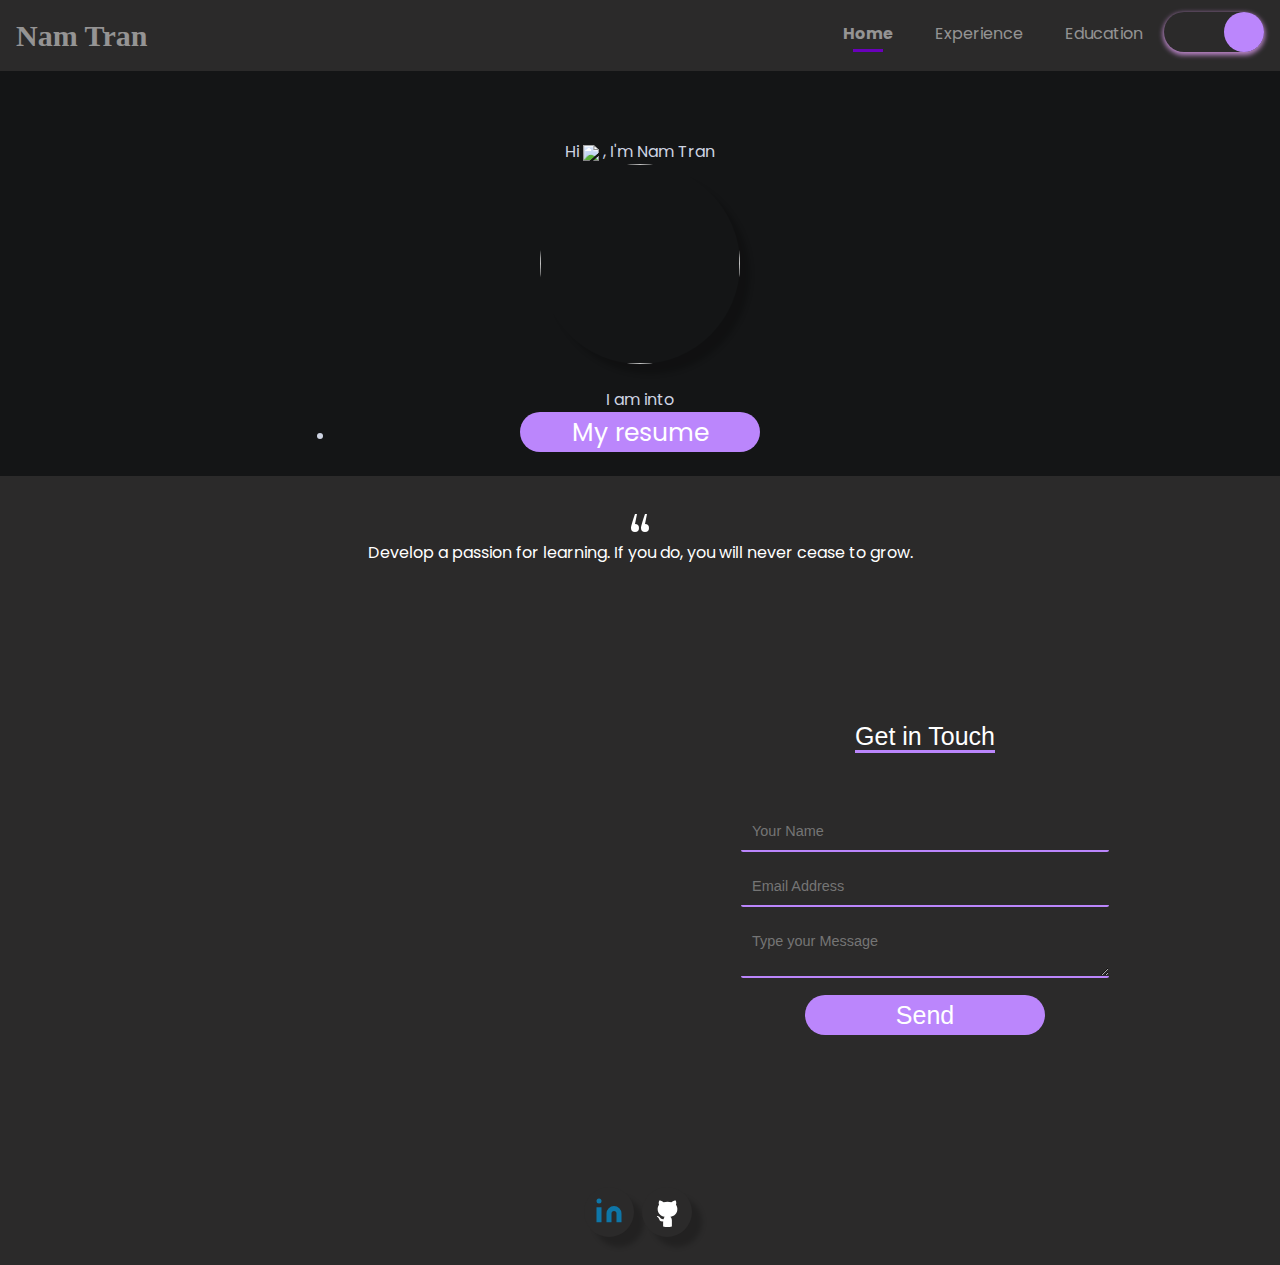
==== index.html @ 433fa3d5 "Updating for use as personal portfolio" ====
<!DOCTYPE html>
<html lang="en" light-mode="dark">

<head>
    <title>Nam Tran | Home</title>
    <meta charset="UTF-8">
    <meta name="viewport" content="width=device-width, initial-scale=1.0">
    <meta name="keywords" content="free portfolio template,portfolio template, portfolio website template, open source, open sourcing, contributing to open source" />
    <meta name="description" content="This project serves free and beautiful portfolio template for everyone. Anyone can showcase their work including moocs, education, projects, experience,etc. to the world." />
    <!-- Robot.txt -->
    <meta name="robots" content="index,follow" />
    <meta name="Googlebot" content="index,follow" />
    <meta name="AdsBot-Google" content="index,follow" />
    <meta property="og:site_name" content="https://portfolio.smaranjitghose.codes/">
    <meta property="og:title" content="Nam Tran | Home">
    <meta property="og:description" content="This project serves free and beautiful portfolio template for everyone. Anyone can showcase their work including moocs, education, projects, experience,etc. to the world.">
    <meta property="og:type" content="website">
    <meta property="og:url" content="https://portfolio.smaranjitghose.codes/">
    <meta name="twitter:card" content="summary">
    <meta name="twitter:site" content="https://portfolio.smaranjitghose.codes/">
    <meta name="application-name" content="Nam Tran | Home" />
    <meta name="apple-mobile-web-app-title" content="Nam Tran | Home" />
    <meta name="summary" content="An open source project aimed at providing free and beautiful templates to everyone for building their portfolio websites and showcase their work to the world." />
    <!--For Dark/Light mode Toggle-->
    <script src="https://code.iconify.design/1/1.0.4/iconify.min.js"></script>
    <!--Import Google Icon Font-->
    <link rel="stylesheet" href="https://maxcdn.bootstrapcdn.com/bootstrap/4.5.0/css/bootstrap.min.css" />
    <link href="https://fonts.googleapis.com/css2?family=Poppins:wght@200;300&display=swap" rel="stylesheet">
    <script src='https://kit.fontawesome.com/a076d05399.js'></script>
    <link rel="stylesheet" href="assets/css/preloader.css">
    <link rel="stylesheet" href="assets/css/home.css">
    <link rel="stylesheet" href="assets/css/style.css">
    <!-- Favicon -->
    <link id='favicon' rel="shortcut icon" href="assets/images/favicon.png" type="image/x-png">
    <!-- Font awesome icons -->
    <link rel="stylesheet" href="https://cdnjs.cloudflare.com/ajax/libs/font-awesome/5.15.1/css/all.min.css" integrity="sha512-+4zCK9k+qNFUR5X+cKL9EIR+ZOhtIloNl9GIKS57V1MyNsYpYcUrUeQc9vNfzsWfV28IaLL3i96P9sdNyeRssA==" crossorigin="anonymous" />
    <link rel="stylesheet" href="https://cdn.jsdelivr.net/gh/jpswalsh/academicons@1/css/academicons.min.css">
    <script defer src="./assets/js/dynamicTitle.js"></script>
    <!-- Global site tag (gtag.js) - Google Analytics -->
	<script async src="https://www.googletagmanager.com/gtag/js?id=G-9XQDG58VYE"></script>
    <script>
        window.dataLayer = window.dataLayer || [];
        function gtag(){dataLayer.push(arguments);}
        gtag('js', new Date());

        gtag('config', 'G-M11CMZ12Q');
    </script>
</head>

<body class="no-scroll-preload">
    <!-- loader -->
    <div class="loader-container">
        <div class="atom">
            <div class="electron"></div>
            <div class="electron-alpha"></div>
            <div class="electron-omega"></div>
        </div>
    </div>

    <!--Dynamic Nav Bar-->

    <!--Particles effect-->
    <div id="home">
        <section class="center">
            <div id="particles-js"></div>
        </section>
    </div>
    <center>
        <!-- Home Section -->
        <div class="text col-sm-6" style="margin-top: 140px;">Hi <span class="wave"><img src="assets/images/Hand.gif" width="35px"></span>&nbsp;, I'm <span class="header">Nam Tran</span>
            <div class="center">
                <div>
                    <img src="assets/images/dp_male.svg" alt="" class="rounded-circle" height="200" width="200">
                </div>
                <br/>
                <span style="display: inline;">I am into <span class="animated-text"
                    data-words="Strategy, Collaboration, Engineering, Data Analytics, Mentoring"></span>
                </span>
				<li>
				<button id="resume"><a href="assets/docs/Nam_Tran_resume.pdf" target ="_blank" class = "nav-link" style="color:white">My resume</span></button>
				</li>
                <div>
                    <div class="social-icons">
<!--
                        <a class="socialicon twitter" href="" target="_blank" rel="author">
                            <!-- SVG code for twitter icon -->
<!--                            <svg class="twitter-icon" version="1.1" id="Layer_1" xmlns="http://www.w3.org/2000/svg" xmlns:xlink="http://www.w3.org/1999/xlink" x="0px" y="0px" viewBox="0 0 500 500" enable-background="new 0 0 500 500" xml:space="preserve">
                                <!-- bird body -->
<!--                                <path id="body" fill="#5DA8DC" d="M142.9,364.1c-1.6,1-3,1.7-4,2.3c-3,1.5-7.9,3.8-14.9,6.9c-7,3.1-14.7,5.7-23.1,7.9
                                                c-8.4,2.2-15.6,3.8-21.8,4.7c-6.2,0.9-12.2,1.5-18.1,1.8s-11.4,0.3-16.7,0c-5.2-0.3-8.5-0.5-9.6-0.6l-1.8-0.2l-0.4-0.1l-0.4-0.1v0.8
                                                h0.2l0.1,0.1l0.1,0.1l0.1,0.1l0.1,0.1l0.1,0.1H33l0.4,0.2l0.4,0.2l0.1,0.1l0.1,0.1l0.1,0.1l0.1,0.1l3.6,2.2c2.4,1.5,4.5,2.6,6.4,3.6
                                                s6.6,3.3,14.1,7.1c7.6,3.7,16.6,7.4,27.2,11.1s18.6,6.2,24,7.4c5.4,1.3,12.8,2.6,22.2,3.9s14.9,2.1,16.3,2.2
                                                c1.5,0.1,3.3,0.3,5.5,0.4l3.3,0.2v0.2h25.6v-0.2l14-1.3c9.3-0.9,17.6-2.1,25-3.3c7.3-1.3,14.9-3.1,22.8-5.5
                                                c7.9-2.4,15.3-4.9,22.4-7.7c7.1-2.8,13.7-5.7,19.7-9c6.1-3.2,11.3-6,15.6-8.5c4.3-2.5,9.1-5.6,14.2-9.3c5.2-3.7,10-7.5,14.6-11.2
                                                s7.1-5.9,7.7-6.4c0.6-0.6,4-4,10.2-10.2c6.2-6.3,11.3-11.9,15.4-16.8c4-5,8-10.3,12-15.9c3.9-5.6,8.3-12.5,13-20.6
                                                s9.2-17.3,13.5-27.5s8-20.7,11-31.5c3-10.7,5.2-20.4,6.7-28.9s2.4-16.5,3-23.8c0.5-7.3,0.8-13.9,0.9-19.7s2.5-10.8,7.4-14.8
                                                s9.9-8.5,15-13.7c5.1-5.1,7.9-8,8.3-8.7c0.5-0.7,0.9-1.1,1.1-1.2c0.3-0.1,2.1-2.3,5.3-6.7c3.3-4.4,5-6.6,5-6.7l0.1-0.1l0.2-0.4
                                                l0.2-0.4l0.1-0.1l0.1-0.1l0.1-0.1l0.1-0.1l0.1-0.1l0.1-0.1l0.1-0.1l0.1-0.1l0.1-0.1l0.1-0.1l0.2-0.1l0.2-0.1V115l-1,0.3l-0.8,0.1
                                                l-0.4,0.2l-0.4,0.2l-0.4,0.2l-0.4,0.2l-0.6,0.2l-1.2,0.4l-10.6,3.6c-6.7,2.2-13.7,4.1-21,5.7l-11,2.4h-1.9l0.1-0.1l0.1-0.1l0.1-0.1
                                                l0.1-0.1l0.1-0.1l0.1-0.1l0.1-0.1l0.1-0.1l0.4-0.2l0.4-0.2l0.1-0.1l0.1-0.1l0.1-0.1l0.1-0.1l0.4-0.2l0.4-0.2l1.9-1.3
                                                c1.3-0.9,2.4-1.8,3.3-2.8s2.8-2.7,5.6-5.1c2.8-2.4,6-6,9.5-10.7s6.5-9.4,8.8-14s3.6-7.2,3.7-7.9c0.1-0.6,0.3-1.2,0.4-1.6l0.2-0.6
                                                l0.2-0.4l0.2-0.4l0.2-0.6l0.2-0.6l0.1-0.6l0.1-0.6l-0.4,0.1l-0.4,0.1l-0.1,0.1l-0.1,0.1l-0.1,0.1l-0.1,0.1l-0.4,0.2l-0.4,0.2
                                                l-0.4,0.2l-0.4,0.2l-0.1,0.1c-0.1,0.1-0.8,0.4-1.9,1.2c-1.2,0.7-4.7,2.4-10.5,5s-11.6,5-17.5,7.1s-11.4,3.7-16.5,4.9
                                                s-8.8,0.5-11.3-1.9c-2.4-2.4-5.2-4.7-8.3-6.9c-3.1-2.2-6.5-4.3-10.4-6.4c-3.8-2.1-7.7-3.9-11.8-5.5c-4-1.6-8.6-2.9-13.5-3.8
                                                l-7.4-1.5h-20.5v0.1c0,0.1-1.7,0.4-5.1,0.9s-7.6,1.6-12.6,3.3c-5,1.7-10.4,4.2-16.3,7.4c-5.9,3.3-11.1,7-15.7,11.2
                                                s-8.3,8.3-11.2,12.2c-2.9,3.9-5.2,7.4-7,10.5C221.5,163.3,231.3,307,142.9,364.1z" />

                                <!-- wing1 -->
 <!--                               <path id="wing1" fill="#5DA8DC" d="M233.2,181.5c-5-0.5-12.4-1.7-22.2-3.6c-9.8-1.8-16.8-3.3-20.8-4.5s-11.1-3.7-21.2-7.4
                                                c-10.1-3.8-19.5-8-28.3-12.8c-8.8-4.7-16.8-9.5-24-14.4s-13.1-9.1-17.5-12.8c-4.5-3.7-7.1-6-7.9-7s-1.5-1.6-1.9-1.8
                                                c-0.5-0.2-3.2-2.7-8-7.6s-9.1-9.2-12.6-13.2l-5.3-5.9l-0.1-0.1l-0.1-0.1L63.1,90l-0.2-0.4l-0.1-0.1l-0.1-0.1l-0.1-0.1l-0.1-0.1
                                                l-0.1-0.1L62.3,89l-0.1-0.1l0,0.1l-0.1,0.1L62,89.2l0,0.1l-0.1,0.1L61.7,90l-0.2,0.6L57.9,98c-2.2,5-3.9,9.7-5.1,14.1
                                                c-1.2,4.5-1.9,8.5-2.4,12c-0.4,3.5-0.5,7.8-0.4,12.8s0.7,10,1.8,15.1c1,5.1,2.6,10.2,4.6,15.2c2.1,5.1,4,9.2,5.8,12.5
                                                c1.8,3.2,3.9,6.4,6.3,9.2c2.4,2.9,4.7,5.6,7.1,8.3s4.6,4.7,6.7,6.4c2.2,1.6,3.3,2.5,3.4,2.5l0.1,0.1l0.4,0.2l0.4,0.2l0.1,0.1
                                                l0.1,0.1l0.1,0.1L87,207l0.4,0.2l0.4,0.2l0.1,0.1l0.1,0.1l0.1,0.1l0.1,0.1l0.1,0.1l0.1,0.1l0.1,0.1l0.1,0.1H85l-1.8-0.2
                                                c-1.2-0.1-4.8-0.9-10.8-2.2s-11.1-2.9-15.1-4.7l-6.1-2.8l-0.4-0.2l-0.4-0.2l-0.4-0.2l-0.4-0.2l-0.4-0.1l-0.4-0.1l0.7,8.3
                                                c0.4,5.5,1.4,11,2.8,16.3c1.5,5.4,3.6,11,6.5,16.9s6.2,11.1,9.8,15.5c3.7,4.5,7,8.1,10.1,11c3.1,2.8,6.3,5.4,9.8,7.8
                                                c3.4,2.4,8,4.8,13.8,7.3s9.3,3.9,10.6,4.3c1.3,0.4,2.2,0.6,2.8,0.8l0.8,0.2l0.8,0.2l0.8,0.2l0.8,0.2l0.8,0.2l-0.1,0.1l-0.1,0.1
                                                l-0.1,0.1l-0.1,0.1l-1,0.2l-1,0.2l-0.8,0.2c-0.5,0.1-1.9,0.4-4.3,0.8s-6.6,0.6-12.8,0.8c-6.2,0.1-10.7,0-13.5-0.4l-4.3-0.6L81,288
                                                l-0.6-0.1l0.1,0.4l0.1,0.4l0.2,0.6l0.2,0.6l3.2,7.2c2.2,4.8,4.4,9,6.7,12.7c2.3,3.7,5.1,7.2,8.3,10.7c3.2,3.5,5.8,6.2,7.9,8
                                                c2.1,1.9,5.3,4.3,9.9,7.2c4.6,2.9,9.3,5.4,14.1,7.4c4.9,2.1,9.4,3.7,13.5,4.7c4.2,1,7.3,1.6,9.2,1.8c1.9,0.1,4,0.3,6.1,0.4l3.1,0.2
                                                c117.9-117.9,82.9-167.7,82.9-167.7l-2.8-0.1C241.6,182.3,238.2,181.9,233.2,181.5z" />
                                <!-- wing2 -->
<!--                                <path id="wing2" fill="#5DA8DC" d="M233.2,181.5c-5-0.5-12.4-1.7-22.2-3.6c-9.8-1.8-16.8-3.3-20.8-4.5s-11.1-3.7-21.2-7.4
                                                c-10.1-3.8-19.5-8-28.3-12.8c-8.8-4.7-16.8-9.5-24-14.4s-13.1-9.1-17.5-12.8c-4.5-3.7-7.1-6-7.9-7s-1.5-1.6-1.9-1.8
                                                c-0.5-0.2-3.2-2.7-8-7.6s-9.1-9.2-12.6-13.2l-5.3-5.9l-0.1-0.1l-0.1-0.1L63.1,90l-0.2-0.4l-0.1-0.1l-0.1-0.1l-0.1-0.1l-0.1-0.1
                                                l-0.1-0.1L62.3,89l-0.1-0.1l0,0.1l-0.1,0.1L62,89.2l0,0.1l-0.1,0.1L61.7,90l-0.2,0.6L57.9,98c-2.2,5-3.9,9.7-5.1,14.1
                                                c-1.2,4.5-1.9,8.5-2.4,12c-0.4,3.5-0.5,7.8-0.4,12.8s0.7,10,1.8,15.1c1,5.1,2.6,10.2,4.6,15.2c2.1,5.1,4,9.2,5.8,12.5
                                                c1.8,3.2,3.9,6.4,6.3,9.2c2.4,2.9,4.7,5.6,7.1,8.3s4.6,4.7,6.7,6.4c2.2,1.6,3.3,2.5,3.4,2.5l0.1,0.1l0.4,0.2l0.4,0.2l0.1,0.1
                                                l0.1,0.1l0.1,0.1L87,207l0.4,0.2l0.4,0.2l0.1,0.1l0.1,0.1l0.1,0.1l0.1,0.1l0.1,0.1l0.1,0.1l0.1,0.1l0.1,0.1H85l-1.8-0.2
                                                c-1.2-0.1-4.8-0.9-10.8-2.2s-11.1-2.9-15.1-4.7l-6.1-2.8l-0.4-0.2l-0.4-0.2l-0.4-0.2l-0.4-0.2l-0.4-0.1l-0.4-0.1l0.7,8.3
                                                c0.4,5.5,1.4,11,2.8,16.3c1.5,5.4,3.6,11,6.5,16.9s6.2,11.1,9.8,15.5c3.7,4.5,7,8.1,10.1,11c3.1,2.8,6.3,5.4,9.8,7.8
                                                c3.4,2.4,8,4.8,13.8,7.3s9.3,3.9,10.6,4.3c1.3,0.4,2.2,0.6,2.8,0.8l0.8,0.2l0.8,0.2l0.8,0.2l0.8,0.2l0.8,0.2l-0.1,0.1l-0.1,0.1
                                                l-0.1,0.1l-0.1,0.1l-1,0.2l-1,0.2l-0.8,0.2c-0.5,0.1-1.9,0.4-4.3,0.8s-6.6,0.6-12.8,0.8c-6.2,0.1-10.7,0-13.5-0.4l-4.3-0.6L81,288
                                                l-0.6-0.1l0.1,0.4l0.1,0.4l0.2,0.6l0.2,0.6l3.2,7.2c2.2,4.8,4.4,9,6.7,12.7c2.3,3.7,5.1,7.2,8.3,10.7c3.2,3.5,5.8,6.2,7.9,8
                                                c2.1,1.9,5.3,4.3,9.9,7.2c4.6,2.9,9.3,5.4,14.1,7.4c4.9,2.1,9.4,3.7,13.5,4.7c4.2,1,7.3,1.6,9.2,1.8c1.9,0.1,4,0.3,6.1,0.4l3.1,0.2
                                                c117.9-117.9,82.9-167.7,82.9-167.7l-2.8-0.1C241.6,182.3,238.2,181.9,233.2,181.5z" />
                            </svg>
                        </a>

                        <a class="socialicon dribbble" href="" target="_blank" rel="author">
                            <svg class="dribbble-icon" viewBox="0 0 256 256" version="1.1" xmlns="http://www.w3.org/2000/svg" xmlns:xlink="http://www.w3.org/1999/xlink" preserveAspectRatio="xMidYMid">
                            <g>
                                <path
                                    d="M128,255.7 C57.4,255.7 0,198.4 0,127.9 C0,57.3 57.4,0 128,0 C198.6,0 256,57.3 256,127.8 C256,198.3 198.6,255.7 128,255.7 L128,255.7 L128,255.7 Z M235.9,145.3 C232.2,144.1 202.1,135.2 167.8,140.6 C182.1,179.8 187.9,211.8 189,218.4 C213.6,201.9 231.1,175.7 235.9,145.3 L235.9,145.3 L235.9,145.3 Z M170.7,228.5 C169.1,218.9 162.7,185.5 147.4,145.7 C147.2,145.8 146.9,145.9 146.7,145.9 C85,167.4 62.9,210.1 60.9,214.1 C79.4,228.5 102.7,237.1 128,237.1 C143.1,237.2 157.6,234.1 170.7,228.5 L170.7,228.5 L170.7,228.5 Z M46.8,201 C49.3,196.8 79.3,147.2 135.7,128.9 C137.1,128.4 138.6,128 140,127.6 C137.3,121.4 134.3,115.2 131.1,109.1 C76.5,125.4 23.5,124.7 18.7,124.6 C18.7,125.7 18.6,126.8 18.6,127.9 C18.7,156 29.3,181.6 46.8,201 L46.8,201 L46.8,201 Z M21,105.6 C25.9,105.7 70.9,105.9 122.1,92.3 C104,60.1 84.4,33.1 81.6,29.2 C50.9,43.6 28.1,71.8 21,105.6 L21,105.6 L21,105.6 Z M102.4,21.8 C105.4,25.8 125.3,52.8 143.2,85.7 C182.1,71.1 198.5,49.1 200.5,46.3 C181.2,29.2 155.8,18.8 128,18.8 C119.2,18.8 110.6,19.9 102.4,21.8 L102.4,21.8 L102.4,21.8 Z M212.6,58.9 C210.3,62 192,85.5 151.6,102 C154.1,107.2 156.6,112.5 158.9,117.8 C159.7,119.7 160.5,121.6 161.3,123.4 C197.7,118.8 233.8,126.2 237.4,126.9 C237.1,101.2 227.9,77.5 212.6,58.9 L212.6,58.9 L212.6,58.9 Z"
                                    fill="#B2215A" y="0"></path>
                            </g>
                            </svg>
                        </a>
-->
<!--
                        <a class="socialicon linkedin" href="https://www.linkedin.com/in/nam-tran-pmp/" target="_blank" rel="author">
                            <svg class="linkedin-icon" xmlns="http://www.w3.org/2000/svg" width="35" viewBox="0 0 24 24" fill="#0e76a8" stroke-width="1" stroke-linecap="round" stroke-linejoin="round" class="feather feather-linkedin">
                                <path d="M16 8a6 6 0 0 1 6 6v7h-4v-7a2 2 0 0 0-2-2 2 2 0 0 0-2 2v7h-4v-7a6 6 0 0 1 6-6z"></path>
                                <rect x="2" y="9" width="4" height="12"></rect>
                                <circle cx="4" cy="4" r="2"></circle>
                            </svg>
                        </a>
<!--
                        <a class="socialicon codeforces" href="" target="_blank" rel="author">
                            <svg class="codeforces-icon" xmlns="http://www.w3.org/2000/svg" viewBox="5 0 14 19" width="100" height="100">
                                <g>
                                    <rect class="red" x="15" width="2" height="6.5" rx="0.7" y="0" fill="#AE0F0A" />
                                    <rect class="blue" x="12" width="2" height="6.5" rx="0.7" y="0" fill="#4F81C1" />
                                    <rect class="yellow" x="9" width="2" height="6.5" rx="0.7" y="0" fill="#FFD400" />
                                </g>
                            </svg>
                        </a>

                        <a class="socialicon kaggle" href="" target="_blank" rel="author">
                            <i class="fab fa-kaggle"></i>
                        </a>

                        <a class="socialicon instagram" href="" target="_blank" rel="author">
                            <!-- svg code for instagram icon -->
<!--                            <svg class="instagram-icon" x="0px" y="0px" viewBox="0 0 202.5 202.5" style="enable-background:new 0 0 202.5 202.5;">
                                <circle id="littleCircle" class="st0" cx="101" cy="101.5" r="18.9" />
                                <circle id="shutter" class="st0" cx="101" cy="101.5" r="8" />
                                <circle id="lens" class="st0" cx="125.5" cy="78.6" r="2.9" />
                                <path id="camera" class="st0" d="M79,60.5h44c10.5,0,19,8.5,19,19v44c0,10.5-8.5,19-19,19H79c-10.5,0-19-8.5-19-19v-44
                                                                                                        C60,69,68.5,60.5,79,60.5z" />
                            </svg>
                        </a>

                        <a class="socialicon github" href="https://github.com/Nam-H-Tran" target="_blank" rel="author">
                            <!-- SVG code for Github icon -->
<!--                            <svg class="github-icon" width="45px" height="45px" viewBox="0 0 300 300">
                                <!-- body -->
<!--                                <path id="body" d="M112.5,234.4v43.1c24.5,7.5,50.5,7.5,75,0V225c-0.4-11.1-4.9-21.6-12.7-29.6c30-3.4,59.5-23.5,59.5-64.1
                                                            c0.9-13.9-3.3-27.7-11.8-38.7c4.1-11.6,3.7-24.4-1.3-35.7c0,0-11.2-3.7-37.5,13.8c-22.1-6.1-45.3-6.1-67.4,0
                                                            C90.6,53.3,78.9,56.8,78.9,56.8c-5,11.3-5.4,24.1-1.3,35.7c-8.5,11.1-12.7,24.8-11.9,38.7c0.2,33.8,26.4,61.8,60.2,64.1
                                                            c-5,4.7-8.1,11.1-8.6,18" />
                                <!-- arm                             -->
<!--                               <path id="arm" d="M125.2,213.4c-13.9,7.8-31.5,2.8-39.3-11.2c-4.3-7.7-12-12.8-20.7-13.8c-11.2,0-4.6,6.4,0,9.4
                                                            c6,5.1,10.8,11.5,13.8,18.8c2.9,7.4,7.7,24.1,41.5,17.8" />
                            </svg>
                        </a>
                    </div>
                  </div>
                </div>
            </div>
        </div>
    </center>

    <br><br><br>
    <!-- Dynamic footer section -->
    <script src="https://code.jquery.com/jquery-3.5.1.min.js" integrity="sha256-9/aliU8dGd2tb6OSsuzixeV4y/faTqgFtohetphbbj0=" crossorigin="anonymous"></script>

    <!-- Google Analytics -->
	<script async src="https://www.googletagmanager.com/gtag/js?id=G-9XQDG58VYE"></script>
    <!-- Fetching our Google Tag Manager -->

    <!--JavaScript at end of body for optimized loading-->
    <script src="assets/js/app.js"></script>
    <script src="https://cdnjs.cloudflare.com/ajax/libs/popper.js/1.12.9/umd/popper.min.js" integrity="sha384-ApNbgh9B+Y1QKtv3Rn7W3mgPxhU9K/ScQsAP7hUibX39j7fakFPskvXusvfa0b4Q" crossorigin="anonymous"></script>
    <script src="https://maxcdn.bootstrapcdn.com/bootstrap/4.0.0/js/bootstrap.min.js" integrity="sha384-JZR6Spejh4U02d8jOt6vLEHfe/JQGiRRSQQxSfFWpi1MquVdAyjUar5+76PVCmYl" crossorigin="anonymous"></script>
    <script src='https://cdnjs.cloudflare.com/ajax/libs/particles.js/2.0.0/particles.min.js'></script>
    <script src="assets/js/particle.js"></script>

</body>

</html>
---- assets/css/style.css ----
@font-face {
  font-family: "Agustina";
  src: url(../fonts/Agustina.woff);
}


/*CSS variable declaration for light/dark mode*/

html[data-theme="light"] {
  --bg-mybtn: red;
  --bg-nav: black;
  --bg-nav-img: black;
  --bg-footer: #DDE1EC;
  --bg: #ffffff;
  --text: #191919;
  --text-color: #6c757d;
  --col-icon: black;
  --col-bd-radius: rgb(2, 2, 2);
  --col-box-shadow: #000000 2px 2px 4px, #4D4D4D -2px -2px 4px;
  --col-box-shadow-hover: inset #8a7373 2px 2px 4px, inset #4D4D4D -2px -2px 4px;
  --col-bd-icon: transparent;
  --bg-icon: #fff;
  --col-icon-twitter: #1da1f2;
  --col-icon-dribbble: #ea4c89;
  --col-icon-linkedin: #0e76a8;
  --col-icon-kaggle: #41aff3;
  --col-icon-github: #24292e;
  --col-icon-instagram: rgb(201, 94, 174);
  --col-icon-mail: rgb(209, 82, 82);
  --col-icon-google-scholar: #3cba54;
  --col-icon-codeforces: rgb(19, 145, 184);
  --col-icon-leetcode: rgb(255, 181, 62);
  --shadow-col: rgba(0, 0, 0, 0.3);
}

html[data-theme="dark"] {
  --bg-mybtn: rgb(230, 109, 129);
  --bg-nav: #6617cb;
  --bg-nav-img: linear-gradient(315deg, #6617cb 0%, #882463 74%);
  --bg-footer: linear-gradient(315deg, #6617cb 0%, #882463 74%);
  --bg: #191919;
  --text: #ffffff;
  --text-color: #fff;
  --bg-txt-img: linear-gradient(315deg, #d5adc8 0%, #ff8489 74%);
  --txt-fill: transparent;
  --col-icon: white;
  --col-bd-radius: black;
  --col-bd-icon: transparent;
  --col-box-shadow: 5px 5px 10px rgba(22, 21, 21, 0.7), -5px -5px 10px rgba(255, 255, 255, 0.1);
  --col-box-shadow-hover: inset rgba(255, 255, 255, 1) 2px 2px 4px, inset rgba(255, 255, 255, 0.5) -2px -2px 4px;
  --col-icon-twitter: #1da1f2;
  --col-icon-dribbble: #ea4c89;
  --col-icon-linkedin: #0e76a8;
  --col-icon-kaggle: #41aff3;
  --col-icon-github: #24292e;
  --col-icon-instagram: rgb(201, 94, 174);
  --col-icon-mail: rgb(209, 82, 82);
  --col-icon-google-scholar: #3cba54;
  --col-icon-codeforces: rgb(19, 145, 184);
  --col-icon-leetcode: rgb(255, 181, 62);
  --col-white: #fff;
}


/*
---------------------------
      SCROLLBAR
---------------------------
*/

::-webkit-scrollbar {
  width: 16px;
}

::-webkit-scrollbar-track {
  -webkit-box-shadow: inset 0 0 6px #bb86fc;
  border-radius: 2px;
  background: #f1f1f1;
}

::-webkit-scrollbar-thumb {
  border-radius: 2px;
  max-height: 10px;
  -webkit-box-shadow: inset 0 0 6px #bb86fc;
  background: #bb86fc;
  transition: 0.3s;
}

::-webkit-scrollbar-thumb:hover {
  background: #ca9eff;
  
}

/* Custom Scrollbar for Mozilla Firefox*/
html{
  overflow-y: visible;
  scrollbar-color: #ca9eff #f1f1f1;
  scrollbar-width: auto;
}

body {
  height: 100vh;
  margin: 0;
  overflow-x: hidden;
  color: var(--text);
  font-family: "Poppins", sans-serif;
  background-color: var(--bg);
}
.text-center heading1 exp-head {
  color: white;
}


/* Scroll to Top button */

#btnScrollToTop {
  width: 50px;
  height: 50px;
  background-color: #bb86fc;
  color: #fff;
  margin: 8px;
  border: none;
  border-radius: 50%;
  box-shadow: 2px 5px 5px rgba(0, 0, 0, 0.3);
  text-decoration: none;
  position: fixed;
  outline: none;
  bottom: 10px;
  right: 10px;
  animation: up 1.5s infinite;
  -webkit-animation: up 1.5s infinite;
}


/*
---------------------------------------
 SCROLL TO TOP BUTTON MICROANIMATION
---------------------------------------
*/

@keyframes up {
  0% {
      transform: translate(0);
  }
  20% {
      transform: translateY(-15px);
  }
  40% {
      transform: translate(0);
  }
}

@-webkit-keyframes up {
  0% {
      transform: translate(0);
  }
  20% {
      transform: translateY(-15px);
  }
  40% {
      transform: translate(0);
  }
}


/* smooth scrolling to top */

html {
  scroll-behavior: smooth;
}


/*
------------------------------------
   HAMBURGER ANIMATION
------------------------------------
*/

.hamburger_wrapper {
  float: right;
}

.hamburger {
  width: 2.5em;
  height: 2em;
  font-size: 11px;
  cursor: pointer;
  position: relative;
}

.first,
.second,
.third {
  position: absolute;
  background-color: rgba(0, 0, 0, 0.85);
  height: .45em;
  width: 100%;
  float: left;
  border-radius: 2px;
  transition: all .35s ease-in-out;
}

.first {
  top: 0px;
}

.is-active .first {
  transform-origin: .167em .33em;
  transform: rotate(45deg) translate(0.167em, -0.25em);
}

.second {
  top: 50%;
  margin-top: -.25em;
}

.is-active .second {
  opacity: 0;
  transform: translateX(8em)
}

.third {
  bottom: 0px;
  transform-origin: .25em -0.33em;
}

.is-active .third {
  transform: rotate(-45deg) translate(-0.167em, 0.083em);
}

.navbar-brand {
  font-family: Agustina;
  font-size: 30px;
  font-weight: bold;
}

.navbar {
  color: #000000;
  background-color: #fff;
  z-index: 2;
  box-shadow: 0 2px 2px rgb(230, 230, 230);
}

/* Dark Mode toggle switch button */
.dark_toggler {
  -webkit-appearance: none;
  position: relative;
  cursor: pointer;
  width: 100px;
  height: 40px;
  background-image: url(https://i.postimg.cc/857jHw2q/Screenshot-2020-04-16-at-1-07-06-PM.png);
  background-size: cover;
  border-radius: 50px;
  outline: none;
  transition: background-image 0.9s;
  box-shadow: 0px 2px 5px 1px gray;
}

.dark_toggler:before {
  content: "";
  position: absolute;
  top: 0;
  left: 0;
  height: 40px;
  width: 40px;
  background-color: navy;
  border-radius: 50px;
  transition: all 0.9s;
  background-color: #f7ca33;
}

.dark_toggler:checked {
  background-image: url(https://i.postimg.cc/Hn0nstVK/Screenshot-2020-04-16-at-1-07-19-PM.png);
  transition: background-image 0.9s;
  box-shadow: 0px 2px 5px 1px rgb(187, 134, 201);
}

.dark_toggler:checked:before {
  transform: translate(150%);
  transition: all 0.9s;
  background-color: #bb86fc;
}
/* end of dark mode toggle switch button */

html {
  background-color: #f6f6f6;
  transition: background-color .3s;
}

html[light-mode="dark"] {
  background-color: #141516;
  color: #ced4e2;
}

.dark-theme {
  background-color: #2b2a2A;
  transition: background-color .3s;
  box-shadow: 0 0 0;
}

.dark-theme .navbar-nav .nav-link,
.dark-theme .navbar-brand {
  color: rgba(255, 255, 255, 0.5);
}

.dark-theme .nav-link:hover{
color: #ffffff !important;
}

.dark-theme .first,
.dark-theme .second,
.dark-theme .third {
  background-color: rgba(255, 255, 255, 0.5);
}
.dsc{
   box-shadow:   2px 5px 5px 0px rgb(130 216 251), 
   inset -2px -5px 5px 0px rgb(130 216 251);
   background: #1f1d1d;
}
/*
-------------------------------------
  SIDEBAR SVG ANIMATION
--------------------------------------
*/

.bike {
  margin-top: 30px;
  display: block;
}

#right-wheel,
#left-wheel {
  animation: wheel 3s linear infinite;
  transform-origin: center;
  transform-box: fill-box;
}

#man-bike {
  animation: bikes 1s ease-in-out infinite alternate;
  transform-origin: bottom;
}

#hat {
  animation: hat 1s ease-in-out infinite alternate;
  transform-origin: center;
  transform-box: fill-box;
}

@keyframes wheel {
  from {
      transform: rotateZ(0deg);
  }
  to {
      transform: rotateZ(360deg);
  }
}

@keyframes bikes {
  from {
      transform: rotateX(0deg);
  }
  to {
      transform: rotateX(12deg);
  }
}

@keyframes hat {
  from {
      transform: translateY(0%) rotateZ(0deg);
  }
  to {
      transform: translateY(10%) rotateZ(20deg);
  }
}


/*
-------------------------------------
  NAV BAR HIGHLIGHTING
--------------------------------------
*/

@media only screen and (min-width: 1024px) {
  .current-link {
      font-weight: bolder;
      position: relative;
      z-index: 1;
      text-align: center;
  }
  .current-link:after {
      content: "";
      position: absolute;
      left: 34%;
      margin-left: auto;
      margin-right: auto;
      bottom: 0;
      width: 32%;
      border-bottom: 3px solid #6a00bb;
  }
  
  .nav-item-hover::after {
      content: "";
      display: block;
      margin-left: auto;
      margin-right: auto;
      height: 0.15em;
      bottom: 0;
      width: 0%;
      background-color: #6a00bb;
      transition: all ease-in-out 280ms;
  }
  
  .nav-item:hover::after {
      width: 50%;
      
  }

  li.nav-item {
      text-align: center;
  }
  a.nav-link {
      padding: 6px 21px !important;
  }

  /* Hide svg on laptop screens to prevent overlap between sidebar and navbar */
  .bike {
      display: none;
  }
}

/* navbar hover for light mode */
html[light-mode="light"] .nav-link{
  color: #000000 !important;
}
html[light-mode="light"] .nav-link:hover{
  color: 	rgb(106, 0, 187) !important;
}
html[light-mode="light"] .navbar-brand:hover{
  color: #000000 !important;
}

@media (min-width: 992px) {
  .navbar-expand-lg .navbar-nav {
      align-items: center;
  }
}


/**Navbar burger animations**/

.navbar-toggler {
  position: relative;
  display: flex;
  justify-content: center;
  align-items: center;
  cursor: pointer;
  transition: all .2s ease-in-out;
  border-color: white;
  border: none;
  outline: none;
  padding: 0;
  margin: 1.25rem 1rem;
}

.line {
  fill: none;
  stroke: black;
  stroke-width: 6;
  transition: stroke-dasharray 600ms cubic-bezier(0.4, 0, 0.2, 1), stroke-dashoffset 600ms cubic-bezier(0.4, 0, 0.2, 1);
  width: 50px;
}

.line1 {
  stroke-dasharray: 60 207;
  stroke-width: 6;
}

.line2 {
  stroke-dasharray: 60 60;
  stroke-width: 6;
}

.line3 {
  stroke-dasharray: 60 207;
  stroke-width: 6;
}

.open .line1 {
  stroke-dasharray: 90 207;
  stroke-dashoffset: -134;
  stroke-width: 6;
}

.open .line2 {
  stroke-dasharray: 1 60;
  stroke-dashoffset: -30;
  stroke-width: 6;
}

.open .line3 {
  stroke-dasharray: 90 207;
  stroke-dashoffset: -134;
  stroke-width: 6;
}


/*
------------------------
  FOOTER SECTION
------------------------
*/


/* Also have a look at the scroll to top button if changing footer's height (below upArrow in app.js) */

.footer {
  padding-top: 10px;
  font-family: "Poppins", sans-serif;
  background-color: #121212;
}

.tag {
  font-family: "Poppins", sans-serif;
  font: size 20px;
  line-height: 26px;
  text-align: center;
  color: #fff;
  height: 78px;
  margin: 5px auto 0px;
  display: block;
  box-sizing: border-box;
}

.svg-inline--fa {
  vertical-align: -0.200em;
}

.rounded-social-buttons .social-button {
  display: inline-block;
  cursor: pointer;
  width: 3.125rem;
  height: 3.125rem;
  border: 0.125rem solid transparent;
  padding: 0;
  text-decoration: none;
  text-align: center;
  color: #fefefe;
  font-size: 1.5625rem;
  font-weight: normal;
  line-height: 2em;
  border-radius: 1.6875rem;
  transition: all 0.5s ease;
  margin-right: 0.25rem;
  margin-bottom: 0.25rem;
}


/********
Rotate Transition in foote Soical Icon
*********/

.rounded-social-buttons .social-button:hover,
.rounded-social-buttons .social-button:focus {
  transition: background-color 0.3s, var(--trans-props);
}


/*
------------------------------
 TWITTER MICROANIMATION
-------------------------------
*/

.twitter:hover #wing1 {
  transform-origin: center;
  animation: flap 0.4s ease-out infinite alternate;
}

.twitter:hover #wing2 {
  transform-origin: center;
  animation: flap 0.4s ease-in infinite alternate;
}

@keyframes flap {
  50% {
      transform: scaleX(-1) rotate(-45deg) translate(-40px, -40px);
  }
}


/*
-----------------------------
 LINKEDIN MICROANIMATION
-----------------------------
*/

.linkedin:hover .linkedin-icon-footer>rect {
  animation: rect-up 0.3s linear infinite;
}

@keyframes rect-up {
  50% {
      y: 10px;
      height: 11px;
  }
  0% {
      y: 13px;
      height: 8px;
  }
}

.linkedin:hover .linkedin-icon-footer>circle {
  animation: bounce 0.4s linear infinite;
}

@keyframes bounce {
  75% {
      cy: 8px;
  }
  50% {
      cy: 4px
  }
  0% {
      cy: 4px
  }
}


/*
-----------------------------
 INSTAGRAM MICROANIMATION
-----------------------------
*/

.st0 {
  fill: none;
  stroke: #EF4649;
  stroke-width: 7;
  stroke-linecap: round;
  stroke-miterlimit: 10;
}

.instagram-icon-footer:hover #littleCircle {
  stroke-dasharray: 150;
}

.instagram #shutter {
  display: none;
}

.instagram-icon-footer:hover #shutter {
  display: block;
  animation: shutter 1s linear infinite;
}

.instagram-icon-footer:hover #lens {
  fill: #EF4649;
  animation: lens 1.5s linear infinite;
}

@keyframes shutter {
  0%,
  50% {
      stroke-dashoffset: 150;
  }
  75% {
      fill: #EF4649;
      stroke-dashoffset: 0;
      stroke-width: 11;
  }
}

@keyframes lens {
  0%,
  75% {
      opacity: 0;
  }
  100% {
      opacity: 1;
  }
}


/*
-----------------------------
 GITHUB MICROANIMATION
-----------------------------
*/

.github:hover #arm {
  transform-origin: bottom right;
  animation: moveArm 1s infinite alternate;
}

@keyframes moveArm {
  0% {
      transform: rotate(10deg);
  }
  100% {
      transform: rotate(-10deg);
  }
}


/* twitter SVG micro animation */

.twitter-icon-footer {
  margin-bottom: 6px;
  width: 35px;
}


/* linkedin SVG micro animation */

.linkedin-icon-footer {
  margin-bottom: 8px;
  width: 30px;
}


/* instagram SVG micro animation */

.instagram-icon-footer {
  width: 70px;
  padding-right: 24px;
  padding-bottom: 8px;
}


/* github SVG Micro animation */

.github-icon-footer {
  margin-bottom: 8px;
  width: 35px;
}


/*
----------------------------------------
 HOVER EFFECT ON SOCIAL MEDIA ICONS
----------------------------------------
*/

.rounded-social-buttons .social-button.twitter {
  background: #2b2a2A;
  box-shadow: 10px 10px 5px rgb(0 0 0 / 20%);
}

.rounded-social-buttons .social-button.twitter:hover,
.rounded-social-buttons .social-button.twitter:focus {
  color: #000;
  background: #2b2a2A;
}

.rounded-social-buttons .social-button.linkedin {
  background: #2b2a2A;
  box-shadow: 10px 10px 5px rgb(0 0 0 / 20%);
}

.rounded-social-buttons .social-button.linkedin:hover,
.rounded-social-buttons .social-button.linkedin:focus {
  color: #000;
  background: #2b2a2A;
}

.rounded-social-buttons .social-button.instagram {
  background: #2b2a2A;
  box-shadow: 10px 10px 5px rgb(0 0 0 / 20%);
}

.rounded-social-buttons .social-button.instagram:hover,
.rounded-social-buttons .social-button.instagram:focus {
  color: #000;
  background: #2b2a2A;
}

.rounded-social-buttons .social-button.github {
  fill: #ffff;
  background: #2b2a2A;
  box-shadow: 10px 10px 5px rgb(0 0 0 / 20%);
}

.rounded-social-buttons .social-button.github:hover,
.rounded-social-buttons .social-button.github:focus {
  color: #000000;
  background: #2b2a2A;
}


/************
Contact Form In Footer
*************/

.display {
  height: auto;
  width: auto;
  text-align: left;
  color: #fff;
  display: inline;
  font-size: 25px;
  font-weight: 200;
  line-height: 22px;
  border-bottom: 3px solid #bb86fc;
}

.form-header {
  text-align: center;
  margin-bottom: 4rem;
}

form {
  margin: 15px auto;
  color: #000;
}


/*
-------------------
 Footer Form
--------------------
*/

.form-style-6 {
  font: 95% Arial, Helvetica, sans-serif;
  max-width: 400px;
  margin: 10px auto;
  padding: 16px;
  border-radius: 2px;
}

.form-style-6 h1 {
  background: #bb86fc;
  font-size: 140%;
  font-weight: 300;
  text-align: center;
  color: #fff;
  margin: -16px -16px 16px -16px;
}

.form-style-6 input[type="text"],
.form-style-6 input[type="date"],
.form-style-6 input[type="datetime"],
.form-style-6 input[type="email"],
.form-style-6 input[type="number"],
.form-style-6 input[type="search"],
.form-style-6 input[type="time"],
.form-style-6 input[type="url"],
.form-style-6 textarea,
.form-style-6 select {
  -webkit-transition: all 0.30s ease-in-out;
  -moz-transition: all 0.30s ease-in-out;
  -ms-transition: all 0.30s ease-in-out;
  -o-transition: all 0.30s ease-in-out;
  outline: none;
  box-sizing: border-box;
  -webkit-box-sizing: border-box;
  -moz-box-sizing: border-box;
  width: 100%;
  background: transparent;
  margin-bottom: 4%;
  border: #000;
  border-bottom: 2px solid #bb86fc;
  padding: 3%;
  color: rgb(107, 105, 105);
  font: 95% Arial, Helvetica, sans-serif;
  border-radius: 2px;
}

.form-style-6 input[type="text"]:focus,
.form-style-6 input[type="date"]:focus,
.form-style-6 input[type="datetime"]:focus,
.form-style-6 input[type="email"]:focus,
.form-style-6 input[type="number"]:focus,
.form-style-6 input[type="search"]:focus,
.form-style-6 input[type="time"]:focus,
.form-style-6 input[type="url"]:focus,
.form-style-6 textarea:focus,
.form-style-6 select:focus {
  box-shadow: 0 0 5px #bb86fc;
  padding: 3%;
  border: 1px solid #bb86fc;
  border-radius: 2px;
}

.form-style-6 input[type="submit"],
.form-style-6 input[type="button"] {
  box-sizing: border-box;
  -webkit-box-sizing: border-box;
  -moz-box-sizing: border-box;
  width: 100%;
  margin-top: 2rem;
  padding: 3%;
  background: #bb86fc;
  border-bottom: 2px solid #bb86fc;
  border-radius: 23px;
  border-top-style: none;
  border-right-style: none;
  border-left-style: none;
  color: #fff;
  font-size: 20px;
}

.form-style-6 input[type="submit"]:hover,
.form-style-6 input[type="button"]:hover {
  background:#6a00bbd2;;

}

.form-comtainer {
  display: flex;
  align-items: center;
  justify-content: center;
  font-family: "Poppins", sans-serif;
}

.footer hr {
  background-color: rgb(37, 51, 46);
  height: 1.5px;
}


/* to make the navbar open full screen on mobile */

@media (max-width: 768px) {
  .collapse navbar-collapse {
      display: flex;
      justify-content: center;
  }
  .footer {
      padding-top: 10px;
  }
  #navbar-content {
      margin-top: -200px;
      height: 120vh;
      text-align: center;
      transform: translateY(25%);
  }
  #btnScrollToTop {
      display: none;
  }
}

@media (max-width: 414px) {
  .collapse navbar-collapse {
      display: flex;
      justify-content: center;
  }
  #navbar-content {
      margin-top: -180px;
      height: 120vh;
      text-align: center;
      transform: translateY(25%);
  }
  #btnScrollToTop {
      display: none;
  }
}

@media (max-width: 375px) {
  .collapse navbar-collapse {
      display: flex;
      justify-content: center;
  }
  #navbar-content {
      margin-top: -180px;
      height: 120vh;
      text-align: center;
      transform: translateY(25%);
  }
  #btnScrollToTop {
      display: none;
  }
}

@media (max-width: 320px) {
  .collapse navbar-collapse {
      display: flex;
      justify-content: center;
  }
  #navbar-content {
      margin-top: -140px;
      height: 130vh;
      text-align: center;
      transform: translateY(25%);
  }
  .footer {
      margin-top: 6rem;
  }
  #btnScrollToTop {
      display: none;
  }
}


/* box shadow for profile picture */

.rounded-circle {
  box-shadow: 10px 10px 5px rgba(0, 0, 0, 0.2);
  -moz-box-shadow: 10px 10px 5px rgba(0, 0, 0, 0.2);
  -webkit-box-shadow: 10px 10px 5px rgba(0, 0, 0, 0.2);
  -khtml-box-shadow: 10px 10px 5px rgba(0, 0, 0, 0.2);
}
/*
----------------------------
Send button micro animation
----------------------------
*/

#main {
  position: relative;
  margin-left: 4rem;
  width: 270px;
  
}
 button{
width: 15rem;
height: 2.5rem;
outline: none;
}
#lnch :hover{
    cursor: pointer;
    outline: none;
    
}
#lnch {
  font-size: 25px;
  color: #fff;
  line-height: 1;
  /* padding: 20px 25px; */
  text-align: center;
  border-radius: 50px;
  border-style: none;
  transition: 0.5s ease background-color, 0.5s ease box-shadow;
  background: #bb86fc;
}
#lnch_btn {
  position: absolute;
  top: 0px;
  right: 0;
  font-size: 22px;
  line-height: 1;
  color: #fff;
 padding: 10px 50px;
  cursor: pointer;
  transition: 0.3s ease transform;
}
#lnch.launching {
  background-color: #f39c12;
  box-shadow: 0 10px 20px -6px #f39c12;
}
#lnch_btn.launching {
  transform: rotateZ(-90deg);
  animation: shake 0.3s ease 0.5s infinite;
}
@keyframes shake {
  10%,
  90% {
    transform: translate3d(-1px, 0, 0) rotateZ(-90deg);
  }
  20%,
  80% {
    transform: translate3d(1px, 0, 0) rotateZ(-90deg);
  }
  30%,
  50%,
  70% {
    transform: translate3d(-1px, 0, 0) rotateZ(-90deg);
  }
  40%,
  60% {
    transform: translate3d(1px, 0, 0) rotateZ(-90deg);
  }
}

#lnch.launched {
  background-color: #27ae60;
  box-shadow: 0 10px 20px -6px #27ae60;
}

#lnch_btn.launched {
  transform: rotateZ(-90deg);
  animation: moveUp 1s ease 0s forwards;
}
@keyframes moveUp {
  0% {
    margin-top: 0;
    transform: scale(1) rotateZ(-90deg);
  }
  100% {
    color: #ff1f5a;
    margin-top: -100px;
    transform: scale(0) rotateZ(-90deg);
  }
}

/*
----------------------------
Resume Button
----------------------------
*/

#main {
  position: relative;
  margin-left: 4rem;
  width: 270px;
  
}
 button{
width: 15rem;
height: 2.5rem;
outline: none;
}
#resume :hover{
    cursor: pointer;
    outline: none;
    
}
#resume {
  font-size: 25px;
  color: #fff;
  line-height: 1;
  /* padding: 20px 25px; */
  text-align: center;
  border-radius: 50px;
  border-style: none;
  transition: 0.5s ease background-color, 0.5s ease box-shadow;
  background: #bb86fc;
}
#resume_btn {
  position: absolute;
  top: 0px;
  right: 0;
  font-size: 22px;
  line-height: 1;
  color: #fff;
 padding: 10px 50px;
  cursor: pointer;
  transition: 0.3s ease transform;
}
#resume.launching {
  background-color: #f39c12;
  box-shadow: 0 10px 20px -6px #f39c12;
}
#resume_btn.launching {
  transform: rotateZ(-90deg);
  animation: shake 0.3s ease 0.5s infinite;
}
@keyframes shake {
  10%,
  90% {
    transform: translate3d(-1px, 0, 0) rotateZ(-90deg);
  }
  20%,
  80% {
    transform: translate3d(1px, 0, 0) rotateZ(-90deg);
  }
  30%,
  50%,
  70% {
    transform: translate3d(-1px, 0, 0) rotateZ(-90deg);
  }
  40%,
  60% {
    transform: translate3d(1px, 0, 0) rotateZ(-90deg);
  }
}

#resume.launched {
  background-color: #27ae60;
  box-shadow: 0 10px 20px -6px #27ae60;
}

#resume_btn.launched {
  transform: rotateZ(-90deg);
  animation: moveUp 1s ease 0s forwards;
}
@keyframes moveUp {
  0% {
    margin-top: 0;
    transform: scale(1) rotateZ(-90deg);
  }
  100% {
    color: #ff1f5a;
    margin-top: -100px;
    transform: scale(0) rotateZ(-90deg);
  }
}
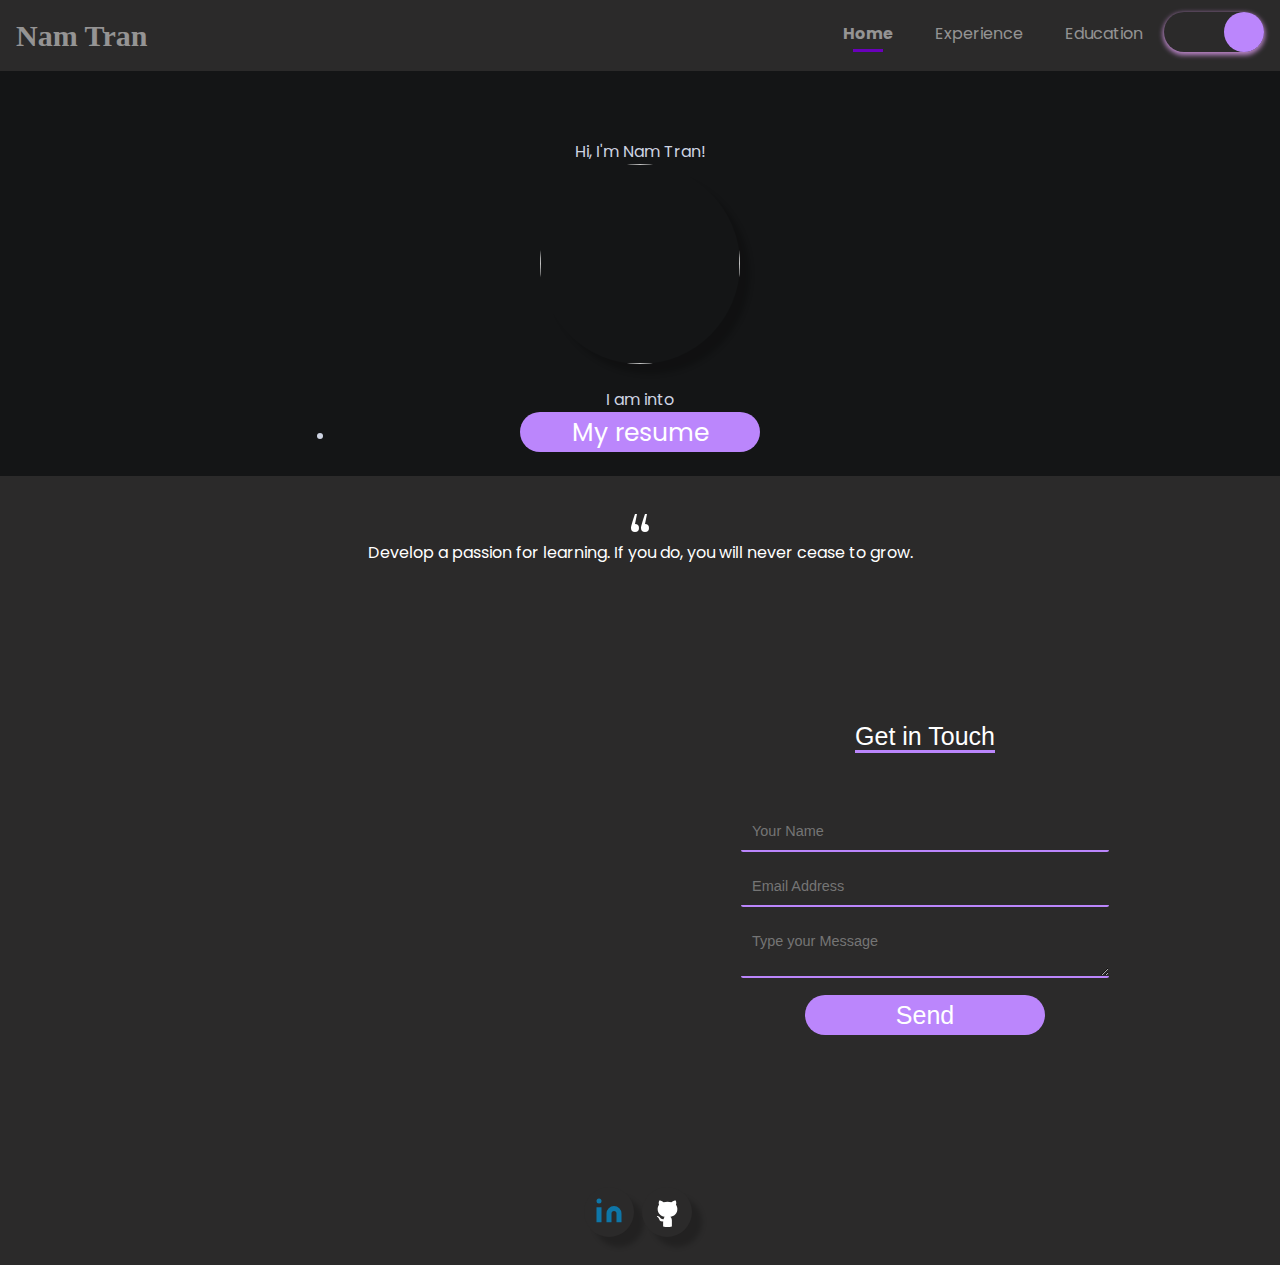
==== commit a6be54e6: "Update index.html" ====
--- a/index.html
+++ b/index.html
@@ -67,7 +67,7 @@
     </div>
     <center>
         <!-- Home Section -->
-        <div class="text col-sm-6" style="margin-top: 140px;">Hi <span class="wave"><img src="assets/images/Hand.gif" width="35px"></span>&nbsp;, I'm <span class="header">Nam Tran</span>
+        <div class="text col-sm-6" style="margin-top: 140px;">Hi, I'm <span class="header">Nam Tran!</span>
             <div class="center">
                 <div>
                     <img src="assets/images/dp_male.svg" alt="" class="rounded-circle" height="200" width="200">
